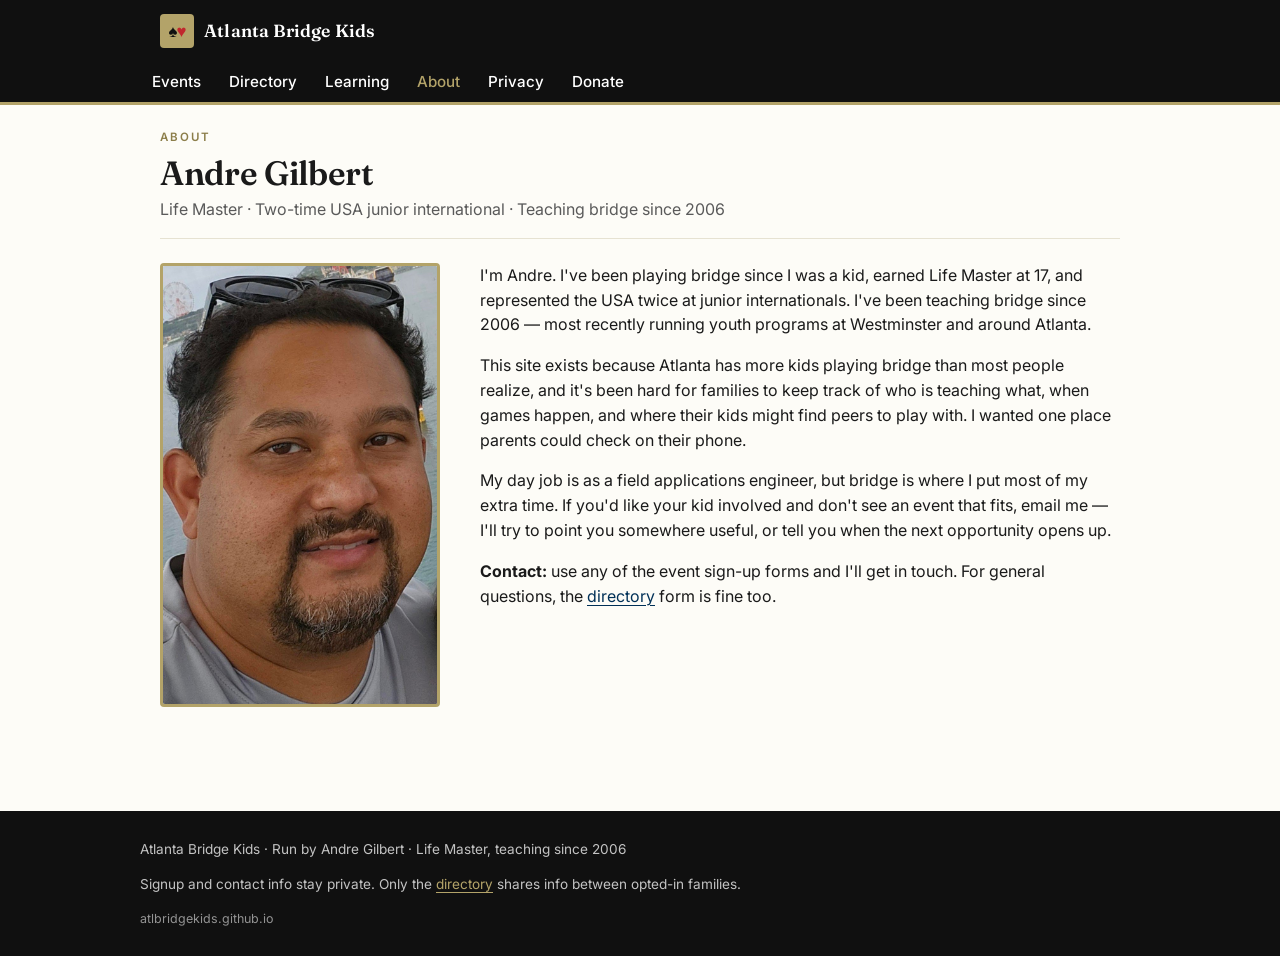
==== about.html @ d311169d "Initial draft" ====
<!doctype html>
<html lang="en">
<head>
<meta charset="utf-8">
<meta name="viewport" content="width=device-width, initial-scale=1">
<title>About — Atlanta Bridge Kids</title>
<meta name="description" content="About Andre Gilbert, Life Master and youth bridge instructor in Atlanta.">
<link rel="icon" href="assets/favicon.svg" type="image/svg+xml">
<link rel="preconnect" href="https://fonts.googleapis.com">
<link rel="preconnect" href="https://fonts.gstatic.com" crossorigin>
<link href="https://fonts.googleapis.com/css2?family=Fraunces:opsz,wght@9..144,500;9..144,600&family=Inter:wght@400;500;600;700&display=swap" rel="stylesheet">
<link rel="stylesheet" href="assets/styles.css">
</head>
<body>

<header class="site-header">
  <div class="header-inner">
    <a href="index.html" class="brand">
      <span class="brand-mark">♠<span class="heart">♥</span></span>
      <span>Atlanta Bridge Kids</span>
    </a>
    <button class="nav-toggle" aria-expanded="false" aria-controls="primary-nav" aria-label="Menu">
      <span></span>
    </button>
  </div>
  <nav class="site-nav" id="primary-nav" aria-label="Primary">
    <ul>
      <li><a href="index.html">Events</a></li>
      <li><a href="directory.html">Directory</a></li>
      <li><a href="learn.html">Learning</a></li>
      <li><a href="about.html" aria-current="page">About</a></li>
      <li><a href="disclaimer.html">Privacy</a></li>
      <li><a href="donate.html">Donate</a></li>
    </ul>
  </nav>
</header>

<main class="wrap">

  <div class="page-title">
    <div class="eyebrow">About</div>
    <h1>Andre Gilbert</h1>
    <p>Life Master · Two-time USA junior international · Teaching bridge since 2006</p>
  </div>

  <div class="about-grid">
    <img class="about-photo" src="assets/andre.jpg" alt="Andre Gilbert" width="280" height="444">
    <div class="about-body">
      <p>I'm Andre. I've been playing bridge since I was a kid, earned Life Master at 17, and represented the USA twice at junior internationals. I've been teaching bridge since 2006 — most recently running youth programs at Westminster and around Atlanta.</p>

      <p>This site exists because Atlanta has more kids playing bridge than most people realize, and it's been hard for families to keep track of who is teaching what, when games happen, and where their kids might find peers to play with. I wanted one place parents could check on their phone.</p>

      <p>My day job is as a field applications engineer, but bridge is where I put most of my extra time. If you'd like your kid involved and don't see an event that fits, email me — I'll try to point you somewhere useful, or tell you when the next opportunity opens up.</p>

      <p><strong>Contact:</strong> use any of the event sign-up forms and I'll get in touch. For general questions, the <a href="directory.html">directory</a> form is fine too.</p>
    </div>
  </div>

</main>

<footer class="site-footer">
  <div class="footer-inner">
    <div>Atlanta Bridge Kids · Run by Andre Gilbert · Life Master, teaching since 2006</div>
    <div>Signup and contact info stay private. Only the <a href="directory.html">directory</a> shares info between opted-in families.</div>
    <div class="credit">atlbridgekids.github.io</div>
  </div>
</footer>

<script src="assets/site.js"></script>
</body>
</html>
---- assets/styles.css ----
/* Atlanta Bridge Kids — mobile-first
   Palette: gold #B3A369, black #101010, navy #003057, white, warm off-white */

:root {
  --gold: #B3A369;
  --gold-deep: #8C7E4A;
  --black: #101010;
  --navy: #003057;
  --navy-deep: #001F3C;
  --paper: #FDFCF7;
  --ink: #1a1a1a;
  --muted: #5a5a5a;
  --rule: #e6e2d2;
  --heart: #C1272D;
}

* { box-sizing: border-box; }

html { -webkit-text-size-adjust: 100%; }

body {
  margin: 0;
  background: var(--paper);
  color: var(--ink);
  font-family: "Inter", -apple-system, BlinkMacSystemFont, "Segoe UI", Roboto, sans-serif;
  font-size: 16px;
  line-height: 1.55;
  -webkit-font-smoothing: antialiased;
}

h1, h2, h3, .display {
  font-family: "Fraunces", Georgia, "Times New Roman", serif;
  font-weight: 600;
  letter-spacing: -0.01em;
  line-height: 1.15;
  margin: 0 0 0.5em;
}

h1 { font-size: 2rem; }
h2 { font-size: 1.5rem; }
h3 { font-size: 1.15rem; }

a { color: var(--navy); text-decoration: underline; text-underline-offset: 3px; text-decoration-thickness: 1px; }
a:hover { color: var(--gold-deep); }

/* ---------- Header ---------- */
.site-header {
  background: var(--black);
  color: #fff;
  border-bottom: 3px solid var(--gold);
}

.header-inner {
  max-width: 1000px;
  margin: 0 auto;
  padding: 14px 20px;
  display: flex;
  align-items: center;
  justify-content: space-between;
  gap: 12px;
}

.brand {
  display: flex;
  align-items: center;
  gap: 10px;
  color: #fff;
  text-decoration: none;
  font-family: "Fraunces", Georgia, serif;
  font-weight: 600;
  font-size: 1.1rem;
  letter-spacing: 0.01em;
}
.brand:hover { color: var(--gold); }

.brand-mark {
  display: inline-flex;
  align-items: center;
  justify-content: center;
  width: 34px;
  height: 34px;
  background: var(--gold);
  color: var(--black);
  border-radius: 4px;
  font-size: 1.05rem;
  letter-spacing: -1px;
}

.brand-mark .heart { color: var(--heart); }

/* Nav — hamburger on mobile */
.nav-toggle {
  background: none;
  border: 1px solid rgba(255,255,255,0.4);
  color: #fff;
  width: 40px; height: 40px;
  border-radius: 4px;
  cursor: pointer;
  display: inline-flex;
  align-items: center;
  justify-content: center;
}
.nav-toggle:focus-visible { outline: 2px solid var(--gold); outline-offset: 2px; }
.nav-toggle span,
.nav-toggle span::before,
.nav-toggle span::after {
  display: block;
  width: 18px;
  height: 2px;
  background: #fff;
  position: relative;
}
.nav-toggle span::before { content: ""; position: absolute; top: -6px; }
.nav-toggle span::after  { content: ""; position: absolute; top:  6px; }

.site-nav {
  display: none;
  background: var(--black);
  border-top: 1px solid rgba(255,255,255,0.08);
}
.site-nav.open { display: block; }
.site-nav ul {
  list-style: none;
  padding: 8px 20px 16px;
  margin: 0 auto;
  max-width: 1000px;
}
.site-nav li { border-bottom: 1px solid rgba(255,255,255,0.08); }
.site-nav li:last-child { border-bottom: 0; }
.site-nav a {
  display: block;
  padding: 14px 4px;
  color: #fff;
  text-decoration: none;
  font-size: 1rem;
  font-weight: 500;
}
.site-nav a[aria-current="page"] { color: var(--gold); }
.site-nav a:hover { color: var(--gold); }

@media (min-width: 720px) {
  .nav-toggle { display: none; }
  .site-nav { display: block; border-top: 0; background: transparent; }
  .header-inner { align-items: stretch; }
  .site-nav ul {
    display: flex;
    gap: 4px;
    padding: 0;
    align-items: center;
    height: 100%;
  }
  .site-nav li { border: 0; }
  .site-nav a { padding: 8px 12px; font-size: 0.95rem; }
}

/* ---------- Layout ---------- */
.wrap {
  max-width: 1000px;
  margin: 0 auto;
  padding: 24px 20px 64px;
}

.eyebrow {
  font-family: "Inter", sans-serif;
  font-size: 0.72rem;
  font-weight: 600;
  letter-spacing: 0.18em;
  text-transform: uppercase;
  color: var(--gold-deep);
  margin-bottom: 8px;
}

.page-title {
  border-bottom: 1px solid var(--rule);
  padding-bottom: 16px;
  margin-bottom: 24px;
}
.page-title h1 { font-size: 2.1rem; margin-bottom: 4px; }
.page-title p { color: var(--muted); margin: 0; }

/* ---------- Hero (home) ---------- */
.hero {
  background: var(--black);
  color: #fff;
  padding: 40px 20px 32px;
  border-bottom: 4px solid var(--gold);
  position: relative;
  overflow: hidden;
}
.hero-inner {
  max-width: 1000px;
  margin: 0 auto;
  position: relative;
  z-index: 1;
}
.hero .eyebrow { color: var(--gold); }
.hero h1 {
  font-size: 2.4rem;
  max-width: 20ch;
  margin-bottom: 12px;
}
.hero p {
  max-width: 55ch;
  color: rgba(255,255,255,0.85);
  margin: 0 0 20px;
}
.hero-suits {
  position: absolute;
  right: -30px;
  top: -20px;
  font-size: 260px;
  line-height: 1;
  color: var(--gold);
  opacity: 0.07;
  font-family: "Fraunces", serif;
  pointer-events: none;
  user-select: none;
}
@media (min-width: 720px) {
  .hero { padding: 64px 20px 56px; }
  .hero h1 { font-size: 3.2rem; }
  .hero-suits { font-size: 380px; right: -40px; }
}

/* ---------- Next event highlight ---------- */
.next-event {
  background: var(--navy);
  color: #fff;
  border-radius: 6px;
  padding: 20px;
  margin: 24px 0 32px;
  display: grid;
  gap: 8px;
}
.next-event .eyebrow { color: var(--gold); margin: 0; }
.next-event h2 {
  color: #fff;
  margin: 0;
  font-size: 1.4rem;
}
.next-event .meta { color: rgba(255,255,255,0.8); font-size: 0.95rem; }
.next-event .actions {
  display: flex; flex-wrap: wrap; gap: 8px; margin-top: 8px;
}

/* ---------- Buttons ---------- */
.btn {
  display: inline-flex;
  align-items: center;
  gap: 6px;
  padding: 12px 18px;
  border-radius: 4px;
  font-weight: 600;
  font-size: 0.95rem;
  text-decoration: none;
  border: 1px solid transparent;
  cursor: pointer;
  min-height: 44px;
  line-height: 1.2;
}
.btn-primary {
  background: var(--gold);
  color: var(--black);
  border-color: var(--gold);
}
.btn-primary:hover { background: var(--gold-deep); border-color: var(--gold-deep); color: var(--black); }

.btn-outline {
  background: transparent;
  color: #fff;
  border-color: rgba(255,255,255,0.6);
}
.btn-outline:hover { border-color: var(--gold); color: var(--gold); }

.btn-ghost {
  background: transparent;
  color: var(--navy);
  border-color: var(--navy);
}
.btn-ghost:hover { background: var(--navy); color: #fff; }

.btn-small { padding: 8px 12px; font-size: 0.85rem; min-height: 36px; }

/* ---------- Event cards ---------- */
.section-head {
  display: flex;
  align-items: baseline;
  justify-content: space-between;
  gap: 12px;
  margin: 32px 0 12px;
  padding-bottom: 8px;
  border-bottom: 1px solid var(--rule);
}
.section-head h2 { margin: 0; }
.section-head .count { color: var(--muted); font-size: 0.85rem; }

.events-list {
  display: grid;
  gap: 16px;
}

.event-card {
  background: #fff;
  border: 1px solid var(--rule);
  border-left: 4px solid var(--gold);
  border-radius: 4px;
  padding: 18px;
  display: grid;
  gap: 10px;
}
.event-card.past { border-left-color: #c9c4b0; opacity: 0.9; }

.event-head {
  display: flex;
  justify-content: space-between;
  align-items: flex-start;
  gap: 12px;
}
.event-date {
  font-family: "Fraunces", serif;
  font-size: 1.35rem;
  font-weight: 600;
  color: var(--navy);
  white-space: nowrap;
}
.event-date .day { display: block; font-size: 0.75rem; letter-spacing: 0.15em; text-transform: uppercase; color: var(--muted); font-family: "Inter", sans-serif; font-weight: 500; }

.event-type {
  display: inline-block;
  font-size: 0.7rem;
  font-weight: 700;
  letter-spacing: 0.14em;
  text-transform: uppercase;
  padding: 4px 8px;
  border-radius: 3px;
  background: var(--gold);
  color: var(--black);
}
.event-type.lesson { background: var(--gold); }
.event-type.camp   { background: var(--navy); color: #fff; }
.event-type.play   { background: #e8e2c8; color: var(--black); }
.event-type.tournament { background: var(--black); color: var(--gold); }

.event-title { margin: 0; font-size: 1.2rem; }

.event-meta {
  color: var(--muted);
  font-size: 0.9rem;
  display: flex;
  flex-wrap: wrap;
  gap: 10px 18px;
}

.event-counts {
  background: var(--paper);
  border: 1px solid var(--rule);
  border-radius: 3px;
  padding: 10px 12px;
  font-size: 0.85rem;
  color: var(--ink);
}
.event-counts strong { color: var(--navy); }
.event-counts .grades {
  color: var(--muted);
  margin-top: 4px;
  font-size: 0.82rem;
}

.event-actions {
  display: flex;
  flex-wrap: wrap;
  gap: 8px;
  margin-top: 4px;
}

.event-desc { color: var(--ink); margin: 0; font-size: 0.95rem; }

/* ---------- About page ---------- */
.about-grid {
  display: grid;
  gap: 24px;
}
@media (min-width: 720px) {
  .about-grid { grid-template-columns: 280px 1fr; gap: 40px; align-items: start; }
}
.about-photo {
  width: 100%;
  max-width: 280px;
  border-radius: 4px;
  border: 3px solid var(--gold);
  display: block;
}
.about-body p { margin: 0 0 1em; }

/* ---------- Directory ---------- */
.directory-table {
  width: 100%;
  border-collapse: collapse;
  margin-top: 16px;
  font-size: 0.92rem;
}
.directory-table th, .directory-table td {
  text-align: left;
  padding: 10px 8px;
  border-bottom: 1px solid var(--rule);
}
.directory-table th {
  background: var(--paper);
  font-size: 0.78rem;
  text-transform: uppercase;
  letter-spacing: 0.1em;
  color: var(--muted);
  font-weight: 600;
}
@media (max-width: 620px) {
  .directory-table thead { display: none; }
  .directory-table tr {
    display: block;
    border: 1px solid var(--rule);
    border-radius: 4px;
    margin-bottom: 12px;
    padding: 12px;
  }
  .directory-table td {
    display: flex;
    justify-content: space-between;
    border: 0;
    padding: 4px 0;
    gap: 12px;
  }
  .directory-table td::before {
    content: attr(data-label);
    font-size: 0.72rem;
    text-transform: uppercase;
    letter-spacing: 0.1em;
    color: var(--muted);
    font-weight: 600;
  }
}

/* ---------- Callouts ---------- */
.callout {
  background: #fff;
  border: 1px solid var(--rule);
  border-left: 4px solid var(--navy);
  border-radius: 3px;
  padding: 14px 16px;
  margin: 20px 0;
  font-size: 0.92rem;
}
.callout strong { color: var(--navy); }

.disclaimer-inline {
  font-size: 0.82rem;
  color: var(--muted);
  background: var(--paper);
  border: 1px solid var(--rule);
  border-radius: 3px;
  padding: 10px 12px;
  margin: 16px 0;
}
.disclaimer-inline strong { color: var(--navy); }

.empty-state {
  border: 1px dashed var(--rule);
  border-radius: 4px;
  padding: 28px 20px;
  text-align: center;
  color: var(--muted);
  background: #fff;
}

.loading { color: var(--muted); font-style: italic; }

/* ---------- Donate ---------- */
.donate-grid {
  display: grid;
  gap: 12px;
  margin: 20px 0;
}
@media (min-width: 520px) {
  .donate-grid { grid-template-columns: repeat(2, 1fr); }
}
.donate-btn {
  display: flex;
  align-items: center;
  justify-content: space-between;
  background: #fff;
  border: 1px solid var(--rule);
  border-radius: 4px;
  padding: 16px 18px;
  text-decoration: none;
  color: var(--ink);
  font-weight: 500;
}
.donate-btn:hover { border-color: var(--navy); color: var(--navy); }
.donate-btn .arrow { color: var(--gold-deep); font-size: 1.2rem; }

/* ---------- Resources (placeholder) ---------- */
.resource-placeholder {
  text-align: center;
  padding: 60px 20px;
  border: 1px dashed var(--rule);
  border-radius: 6px;
  color: var(--muted);
  background: #fff;
}
.resource-placeholder .icon {
  font-size: 3rem;
  color: var(--gold);
  margin-bottom: 12px;
}

/* ---------- Footer ---------- */
.site-footer {
  background: var(--black);
  color: rgba(255,255,255,0.75);
  padding: 28px 20px;
  font-size: 0.85rem;
  margin-top: 40px;
}
.footer-inner {
  max-width: 1000px;
  margin: 0 auto;
  display: grid;
  gap: 14px;
}
.site-footer a { color: var(--gold); }
.site-footer .credit { color: rgba(255,255,255,0.55); font-size: 0.78rem; }

/* ---------- Utility ---------- */
.sr-only {
  position: absolute; width: 1px; height: 1px;
  padding: 0; margin: -1px; overflow: hidden;
  clip: rect(0,0,0,0); white-space: nowrap; border: 0;
}

/* Reduce motion */
@media (prefers-reduced-motion: reduce) {
  * { animation: none !important; transition: none !important; }
}

/* Focus styles */
a:focus-visible, .btn:focus-visible, button:focus-visible {
  outline: 2px solid var(--gold);
  outline-offset: 2px;
}
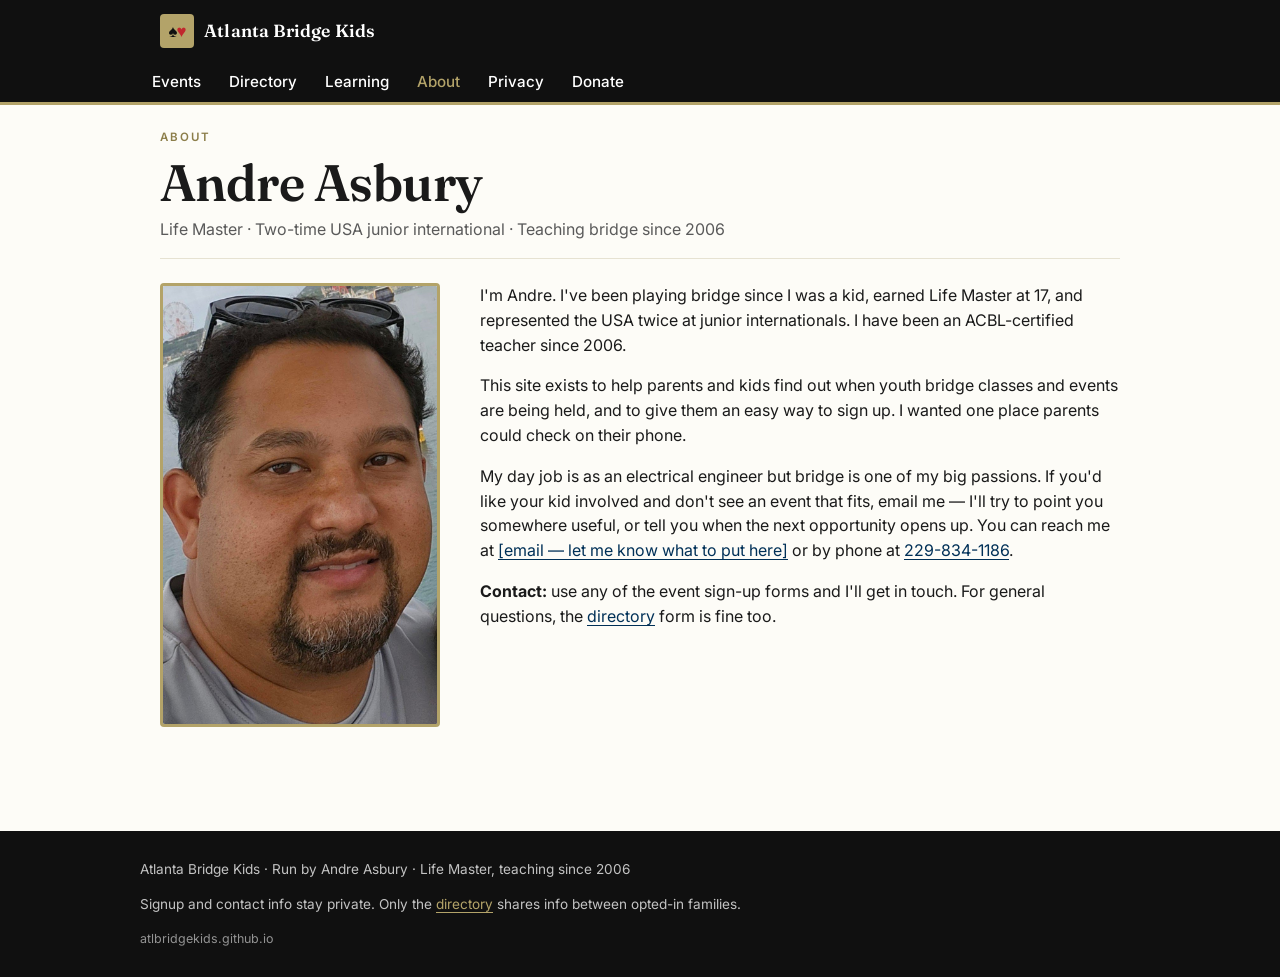
==== commit fe398b1c: "Add files via upload" ====
--- a/about.html
+++ b/about.html
@@ -4,7 +4,7 @@
 <meta charset="utf-8">
 <meta name="viewport" content="width=device-width, initial-scale=1">
 <title>About — Atlanta Bridge Kids</title>
-<meta name="description" content="About Andre Gilbert, Life Master and youth bridge instructor in Atlanta.">
+<meta name="description" content="About Andre Asbury, Life Master and youth bridge instructor in Atlanta.">
 <link rel="icon" href="assets/favicon.svg" type="image/svg+xml">
 <link rel="preconnect" href="https://fonts.googleapis.com">
 <link rel="preconnect" href="https://fonts.gstatic.com" crossorigin>
@@ -39,18 +39,18 @@
 
   <div class="page-title">
     <div class="eyebrow">About</div>
-    <h1>Andre Gilbert</h1>
+    <h1>Andre Asbury</h1>
     <p>Life Master · Two-time USA junior international · Teaching bridge since 2006</p>
   </div>
 
   <div class="about-grid">
-    <img class="about-photo" src="assets/andre.jpg" alt="Andre Gilbert" width="280" height="444">
+    <img class="about-photo" src="assets/andre.jpg" alt="Andre Asbury" width="280" height="444">
     <div class="about-body">
-      <p>I'm Andre. I've been playing bridge since I was a kid, earned Life Master at 17, and represented the USA twice at junior internationals. I've been teaching bridge since 2006 — most recently running youth programs at Westminster and around Atlanta.</p>
+      <p>I'm Andre. I've been playing bridge since I was a kid, earned Life Master at 17, and represented the USA twice at junior internationals. I have been an ACBL-certified teacher since 2006.</p>
 
-      <p>This site exists because Atlanta has more kids playing bridge than most people realize, and it's been hard for families to keep track of who is teaching what, when games happen, and where their kids might find peers to play with. I wanted one place parents could check on their phone.</p>
+      <p>This site exists to help parents and kids find out when youth bridge classes and events are being held, and to give them an easy way to sign up. I wanted one place parents could check on their phone.</p>
 
-      <p>My day job is as a field applications engineer, but bridge is where I put most of my extra time. If you'd like your kid involved and don't see an event that fits, email me — I'll try to point you somewhere useful, or tell you when the next opportunity opens up.</p>
+      <p>My day job is as an electrical engineer but bridge is one of my big passions. If you'd like your kid involved and don't see an event that fits, email me — I'll try to point you somewhere useful, or tell you when the next opportunity opens up. You can reach me at <a href="mailto:REPLACE-WITH-EMAIL">[email — let me know what to put here]</a> or by phone at <a href="tel:+12298341186">229-834-1186</a>.</p>
 
       <p><strong>Contact:</strong> use any of the event sign-up forms and I'll get in touch. For general questions, the <a href="directory.html">directory</a> form is fine too.</p>
     </div>
@@ -60,7 +60,7 @@
 
 <footer class="site-footer">
   <div class="footer-inner">
-    <div>Atlanta Bridge Kids · Run by Andre Gilbert · Life Master, teaching since 2006</div>
+    <div>Atlanta Bridge Kids · Run by Andre Asbury · Life Master, teaching since 2006</div>
     <div>Signup and contact info stay private. Only the <a href="directory.html">directory</a> shares info between opted-in families.</div>
     <div class="credit">atlbridgekids.github.io</div>
   </div>
--- a/assets/styles.css
+++ b/assets/styles.css
@@ -36,7 +36,7 @@
   margin: 0 0 0.5em;
 }
 
-h1 { font-size: 2rem; }
+h1 { font-size: 2.3rem; }
 h2 { font-size: 1.5rem; }
 h3 { font-size: 1.15rem; }
 
@@ -175,8 +175,11 @@
   padding-bottom: 16px;
   margin-bottom: 24px;
 }
-.page-title h1 { font-size: 2.1rem; margin-bottom: 4px; }
+.page-title h1 { font-size: 2.6rem; margin-bottom: 4px; }
 .page-title p { color: var(--muted); margin: 0; }
+@media (min-width: 720px) {
+  .page-title h1 { font-size: 3.2rem; }
+}
 
 /* ---------- Hero (home) ---------- */
 .hero {
@@ -195,7 +198,7 @@
 }
 .hero .eyebrow { color: var(--gold); }
 .hero h1 {
-  font-size: 2.4rem;
+  font-size: 2.7rem;
   max-width: 20ch;
   margin-bottom: 12px;
 }
@@ -218,7 +221,7 @@
 }
 @media (min-width: 720px) {
   .hero { padding: 64px 20px 56px; }
-  .hero h1 { font-size: 3.2rem; }
+  .hero h1 { font-size: 3.6rem; }
   .hero-suits { font-size: 380px; right: -40px; }
 }
 
@@ -496,7 +499,7 @@
 .donate-btn:hover { border-color: var(--navy); color: var(--navy); }
 .donate-btn .arrow { color: var(--gold-deep); font-size: 1.2rem; }
 
-/* ---------- Resources (placeholder) ---------- */
+/* ---------- Resources ---------- */
 .resource-placeholder {
   text-align: center;
   padding: 60px 20px;
@@ -510,6 +513,31 @@
   color: var(--gold);
   margin-bottom: 12px;
 }
+
+.resource-list {
+  display: grid;
+  gap: 14px;
+  margin: 20px 0;
+}
+.resource-card {
+  background: #fff;
+  border: 1px solid var(--rule);
+  border-left: 4px solid var(--gold);
+  border-radius: 4px;
+  padding: 16px 18px;
+}
+.resource-card h3 { margin: 0 0 6px; font-size: 1.05rem; }
+.resource-card h3 a {
+  color: var(--navy);
+  text-decoration: none;
+}
+.resource-card h3 a:hover { color: var(--gold-deep); text-decoration: underline; }
+.resource-card h3 a::after {
+  content: " ↗";
+  font-size: 0.8rem;
+  color: var(--gold-deep);
+}
+.resource-card p { margin: 0; color: var(--ink); font-size: 0.92rem; }
 
 /* ---------- Footer ---------- */
 .site-footer {
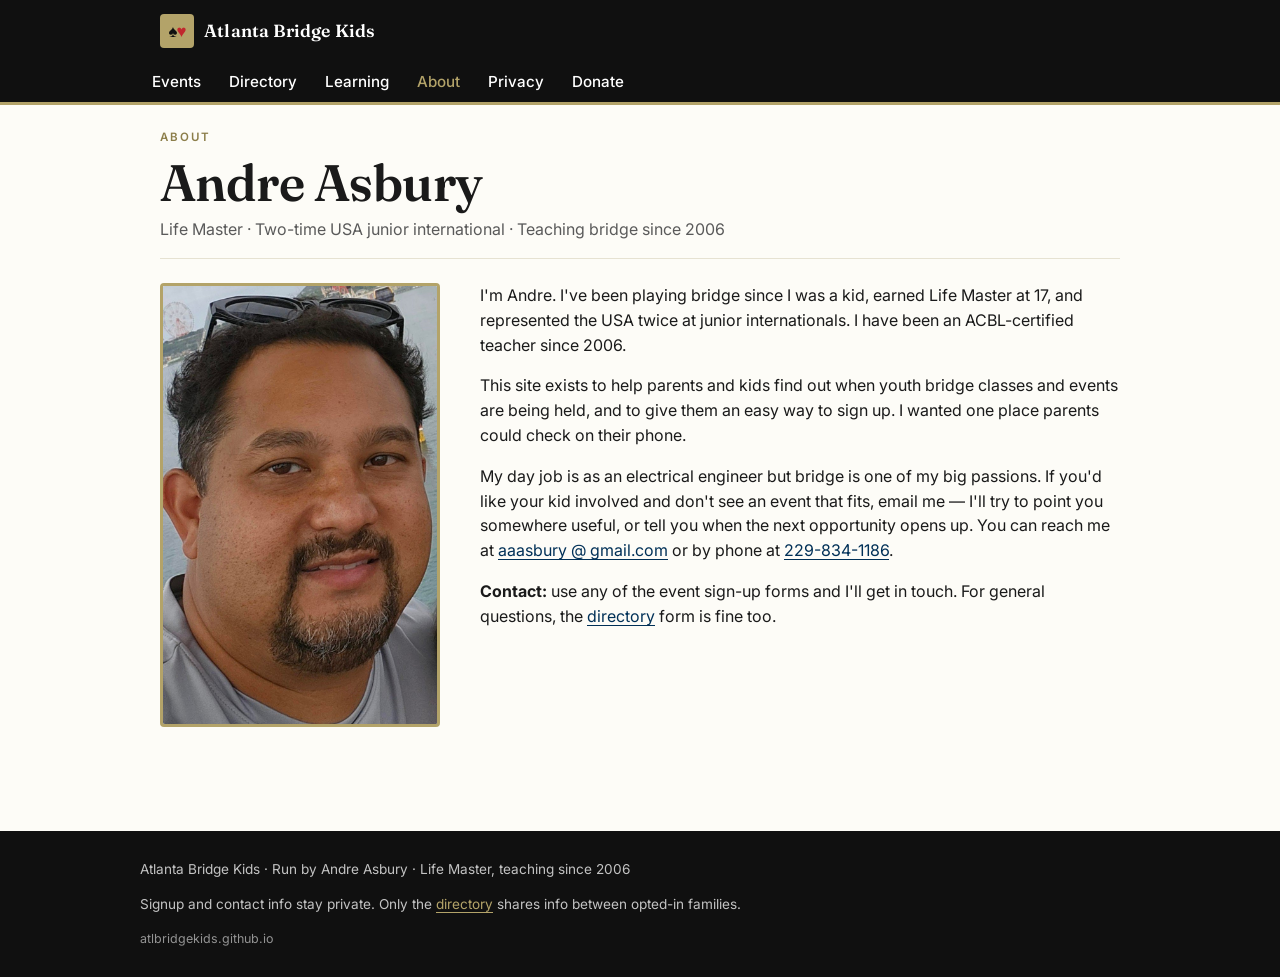
==== commit 491fc2d7: "Fix email format in about.html Updated email format in the contact paragraph for clarity." ====
--- a/about.html
+++ b/about.html
@@ -50,7 +50,7 @@
 
       <p>This site exists to help parents and kids find out when youth bridge classes and events are being held, and to give them an easy way to sign up. I wanted one place parents could check on their phone.</p>
 
-      <p>My day job is as an electrical engineer but bridge is one of my big passions. If you'd like your kid involved and don't see an event that fits, email me — I'll try to point you somewhere useful, or tell you when the next opportunity opens up. You can reach me at <a href="mailto:REPLACE-WITH-EMAIL">[email — let me know what to put here]</a> or by phone at <a href="tel:+12298341186">229-834-1186</a>.</p>
+      <p>My day job is as an electrical engineer but bridge is one of my big passions. If you'd like your kid involved and don't see an event that fits, email me — I'll try to point you somewhere useful, or tell you when the next opportunity opens up. You can reach me at <a href="mailto:aaasbury@gmail.com">aaasbury @ gmail.com</a> or by phone at <a href="tel:+12298341186">229-834-1186</a>.</p>
 
       <p><strong>Contact:</strong> use any of the event sign-up forms and I'll get in touch. For general questions, the <a href="directory.html">directory</a> form is fine too.</p>
     </div>
--- a/assets/styles.css
+++ b/assets/styles.css
@@ -198,8 +198,7 @@
 }
 .hero .eyebrow { color: var(--gold); }
 .hero h1 {
-  font-size: 2.7rem;
-  max-width: 20ch;
+  font-size: 3.1rem;
   margin-bottom: 12px;
 }
 .hero p {
@@ -221,11 +220,37 @@
 }
 @media (min-width: 720px) {
   .hero { padding: 64px 20px 56px; }
-  .hero h1 { font-size: 3.6rem; }
+  .hero h1 { font-size: 4.4rem; }
   .hero-suits { font-size: 380px; right: -40px; }
 }
 
 /* ---------- Next event highlight ---------- */
+.quick-nav {
+  display: flex;
+  gap: 8px;
+  margin: 20px 0 0;
+  flex-wrap: wrap;
+}
+.quick-nav a {
+  display: inline-flex;
+  align-items: center;
+  gap: 6px;
+  padding: 7px 14px;
+  border: 1px solid var(--rule);
+  border-radius: 20px;
+  background: #fff;
+  color: var(--navy);
+  text-decoration: none;
+  font-size: 0.85rem;
+  font-weight: 600;
+}
+.quick-nav a::after { content: "↓"; color: var(--gold-deep); font-weight: 400; }
+.quick-nav a:hover { border-color: var(--gold); color: var(--gold-deep); }
+
+.section-head, #upcoming, #past {
+  scroll-margin-top: 20px;
+}
+
 .next-event {
   background: var(--navy);
   color: #fff;
@@ -235,6 +260,16 @@
   display: grid;
   gap: 8px;
 }
+.next-event.live {
+  background: var(--gold);
+  color: var(--black);
+}
+.next-event.live .eyebrow { color: var(--black); }
+.next-event.live .eyebrow::before {
+  content: "● "; color: var(--heart);
+}
+.next-event.live h2 { color: var(--black); }
+.next-event.live .meta { color: rgba(0,0,0,0.7); }
 .next-event .eyebrow { color: var(--gold); margin: 0; }
 .next-event h2 {
   color: #fff;
@@ -245,6 +280,11 @@
 .next-event .actions {
   display: flex; flex-wrap: wrap; gap: 8px; margin-top: 8px;
 }
+.next-event.live .btn-outline {
+  color: var(--black);
+  border-color: rgba(0,0,0,0.5);
+}
+.next-event.live .btn-outline:hover { border-color: var(--black); color: var(--black); background: rgba(0,0,0,0.06); }
 
 /* ---------- Buttons ---------- */
 .btn {
@@ -282,7 +322,7 @@
 }
 .btn-ghost:hover { background: var(--navy); color: #fff; }
 
-.btn-small { padding: 8px 12px; font-size: 0.85rem; min-height: 36px; }
+.btn-small { padding: 6px 10px; font-size: 0.8rem; min-height: 32px; }
 
 /* ---------- Event cards ---------- */
 .section-head {
@@ -290,16 +330,16 @@
   align-items: baseline;
   justify-content: space-between;
   gap: 12px;
-  margin: 32px 0 12px;
-  padding-bottom: 8px;
+  margin: 22px 0 10px;
+  padding-bottom: 6px;
   border-bottom: 1px solid var(--rule);
 }
-.section-head h2 { margin: 0; }
-.section-head .count { color: var(--muted); font-size: 0.85rem; }
+.section-head h2 { margin: 0; font-size: 1.3rem; }
+.section-head .count { color: var(--muted); font-size: 0.8rem; }
 
 .events-list {
   display: grid;
-  gap: 16px;
+  gap: 8px;
 }
 
 .event-card {
@@ -307,9 +347,9 @@
   border: 1px solid var(--rule);
   border-left: 4px solid var(--gold);
   border-radius: 4px;
-  padding: 18px;
+  padding: 12px 14px;
   display: grid;
-  gap: 10px;
+  gap: 5px;
 }
 .event-card.past { border-left-color: #c9c4b0; opacity: 0.9; }
 
@@ -321,20 +361,20 @@
 }
 .event-date {
   font-family: "Fraunces", serif;
-  font-size: 1.35rem;
+  font-size: 1.1rem;
   font-weight: 600;
   color: var(--navy);
   white-space: nowrap;
 }
-.event-date .day { display: block; font-size: 0.75rem; letter-spacing: 0.15em; text-transform: uppercase; color: var(--muted); font-family: "Inter", sans-serif; font-weight: 500; }
+.event-date .day { display: inline; font-size: 0.68rem; letter-spacing: 0.1em; text-transform: uppercase; color: var(--muted); font-family: "Inter", sans-serif; font-weight: 500; margin-right: 4px; }
 
 .event-type {
   display: inline-block;
-  font-size: 0.7rem;
+  font-size: 0.65rem;
   font-weight: 700;
-  letter-spacing: 0.14em;
+  letter-spacing: 0.1em;
   text-transform: uppercase;
-  padding: 4px 8px;
+  padding: 3px 7px;
   border-radius: 3px;
   background: var(--gold);
   color: var(--black);
@@ -344,39 +384,130 @@
 .event-type.play   { background: #e8e2c8; color: var(--black); }
 .event-type.tournament { background: var(--black); color: var(--gold); }
 
-.event-title { margin: 0; font-size: 1.2rem; }
+.event-title { margin: 0; font-size: 1rem; }
 
 .event-meta {
   color: var(--muted);
-  font-size: 0.9rem;
+  font-size: 0.82rem;
   display: flex;
   flex-wrap: wrap;
-  gap: 10px 18px;
+  gap: 4px 12px;
 }
 
 .event-counts {
   background: var(--paper);
   border: 1px solid var(--rule);
   border-radius: 3px;
-  padding: 10px 12px;
-  font-size: 0.85rem;
+  padding: 6px 10px;
+  font-size: 0.8rem;
   color: var(--ink);
 }
 .event-counts strong { color: var(--navy); }
 .event-counts .grades {
   color: var(--muted);
-  margin-top: 4px;
-  font-size: 0.82rem;
+  margin-top: 2px;
+  font-size: 0.78rem;
 }
 
 .event-actions {
   display: flex;
   flex-wrap: wrap;
-  gap: 8px;
-  margin-top: 4px;
-}
-
-.event-desc { color: var(--ink); margin: 0; font-size: 0.95rem; }
+  gap: 6px;
+  margin-top: 2px;
+}
+
+.event-desc { color: var(--ink); margin: 0; font-size: 0.85rem; line-height: 1.4; }
+
+.event-tags {
+  display: flex;
+  align-items: center;
+  gap: 6px;
+  flex-wrap: wrap;
+  justify-content: flex-end;
+}
+
+.live-tag {
+  display: inline-flex;
+  align-items: center;
+  font-size: 0.65rem;
+  font-weight: 700;
+  letter-spacing: 0.06em;
+  text-transform: uppercase;
+  color: var(--heart);
+  white-space: nowrap;
+}
+
+.event-card.featured {
+  background: #fffbee;
+  border-color: var(--gold);
+  border-left-width: 6px;
+  box-shadow: 0 2px 10px rgba(179, 163, 105, 0.25);
+}
+.featured-tag {
+  display: inline-block;
+  font-size: 0.65rem;
+  font-weight: 700;
+  letter-spacing: 0.06em;
+  text-transform: uppercase;
+  color: var(--gold-deep);
+  white-space: nowrap;
+}
+
+.format-link {
+  background: none;
+  border: none;
+  color: var(--navy);
+  text-decoration: underline;
+  text-underline-offset: 3px;
+  font-size: 0.8rem;
+  font-weight: 600;
+  cursor: pointer;
+  padding: 6px 4px;
+}
+.format-link:hover { color: var(--gold-deep); }
+
+/* ---------- Format explainer modal ---------- */
+.modal-overlay {
+  position: fixed;
+  inset: 0;
+  background: rgba(16, 16, 16, 0.6);
+  padding: 20px;
+  z-index: 100;
+}
+.modal-overlay[hidden] { display: none; }
+.modal-overlay:not([hidden]) { display: flex; align-items: center; justify-content: center; }
+.modal-box {
+  background: var(--paper);
+  border-radius: 8px;
+  padding: 24px;
+  max-width: 440px;
+  width: 100%;
+  max-height: 80vh;
+  overflow-y: auto;
+  position: relative;
+  border-top: 4px solid var(--gold);
+}
+.modal-box h3 {
+  margin: 0 0 12px;
+  padding-right: 24px;
+  font-size: 1.2rem;
+  color: var(--navy);
+}
+.modal-box p { margin: 0 0 10px; font-size: 0.92rem; line-height: 1.5; }
+.modal-box p:last-child { margin-bottom: 0; }
+.modal-close {
+  position: absolute;
+  top: 14px;
+  right: 14px;
+  background: none;
+  border: none;
+  font-size: 1.5rem;
+  line-height: 1;
+  color: var(--muted);
+  cursor: pointer;
+  padding: 4px;
+}
+.modal-close:hover { color: var(--black); }
 
 /* ---------- About page ---------- */
 .about-grid {
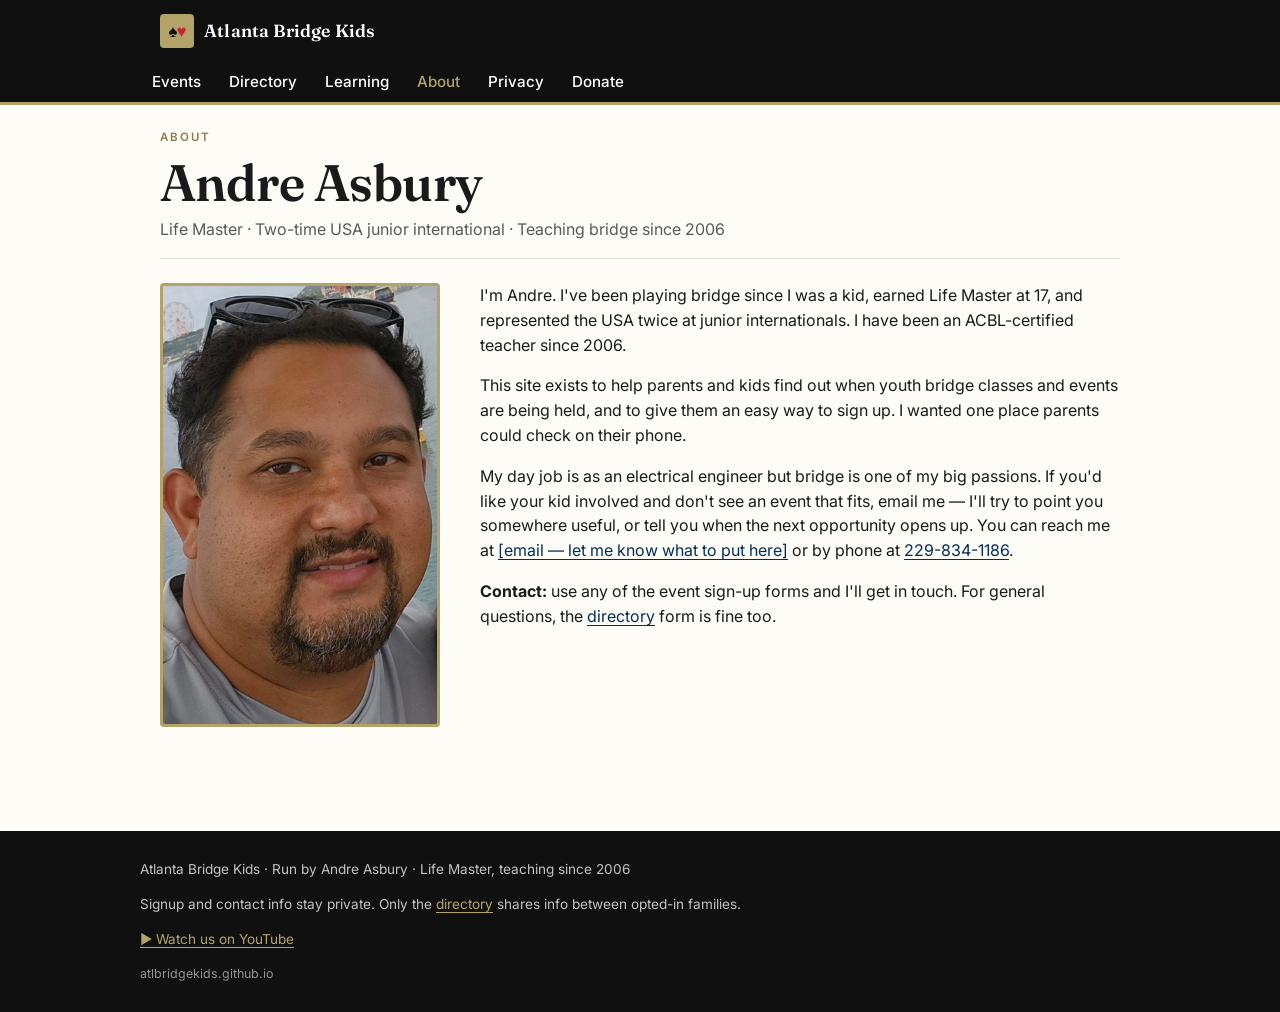
==== commit a59bfa9d: "Add files via upload" ====
--- a/about.html
+++ b/about.html
@@ -50,7 +50,7 @@
 
       <p>This site exists to help parents and kids find out when youth bridge classes and events are being held, and to give them an easy way to sign up. I wanted one place parents could check on their phone.</p>
 
-      <p>My day job is as an electrical engineer but bridge is one of my big passions. If you'd like your kid involved and don't see an event that fits, email me — I'll try to point you somewhere useful, or tell you when the next opportunity opens up. You can reach me at <a href="mailto:aaasbury@gmail.com">aaasbury @ gmail.com</a> or by phone at <a href="tel:+12298341186">229-834-1186</a>.</p>
+      <p>My day job is as an electrical engineer but bridge is one of my big passions. If you'd like your kid involved and don't see an event that fits, email me — I'll try to point you somewhere useful, or tell you when the next opportunity opens up. You can reach me at <a href="mailto:REPLACE-WITH-EMAIL">[email — let me know what to put here]</a> or by phone at <a href="tel:+12298341186">229-834-1186</a>.</p>
 
       <p><strong>Contact:</strong> use any of the event sign-up forms and I'll get in touch. For general questions, the <a href="directory.html">directory</a> form is fine too.</p>
     </div>
@@ -62,6 +62,7 @@
   <div class="footer-inner">
     <div>Atlanta Bridge Kids · Run by Andre Asbury · Life Master, teaching since 2006</div>
     <div>Signup and contact info stay private. Only the <a href="directory.html">directory</a> shares info between opted-in families.</div>
+    <div><a href="https://youtube.com/@atlbridgekids" target="_blank" rel="noopener">▶ Watch us on YouTube</a></div>
     <div class="credit">atlbridgekids.github.io</div>
   </div>
 </footer>
